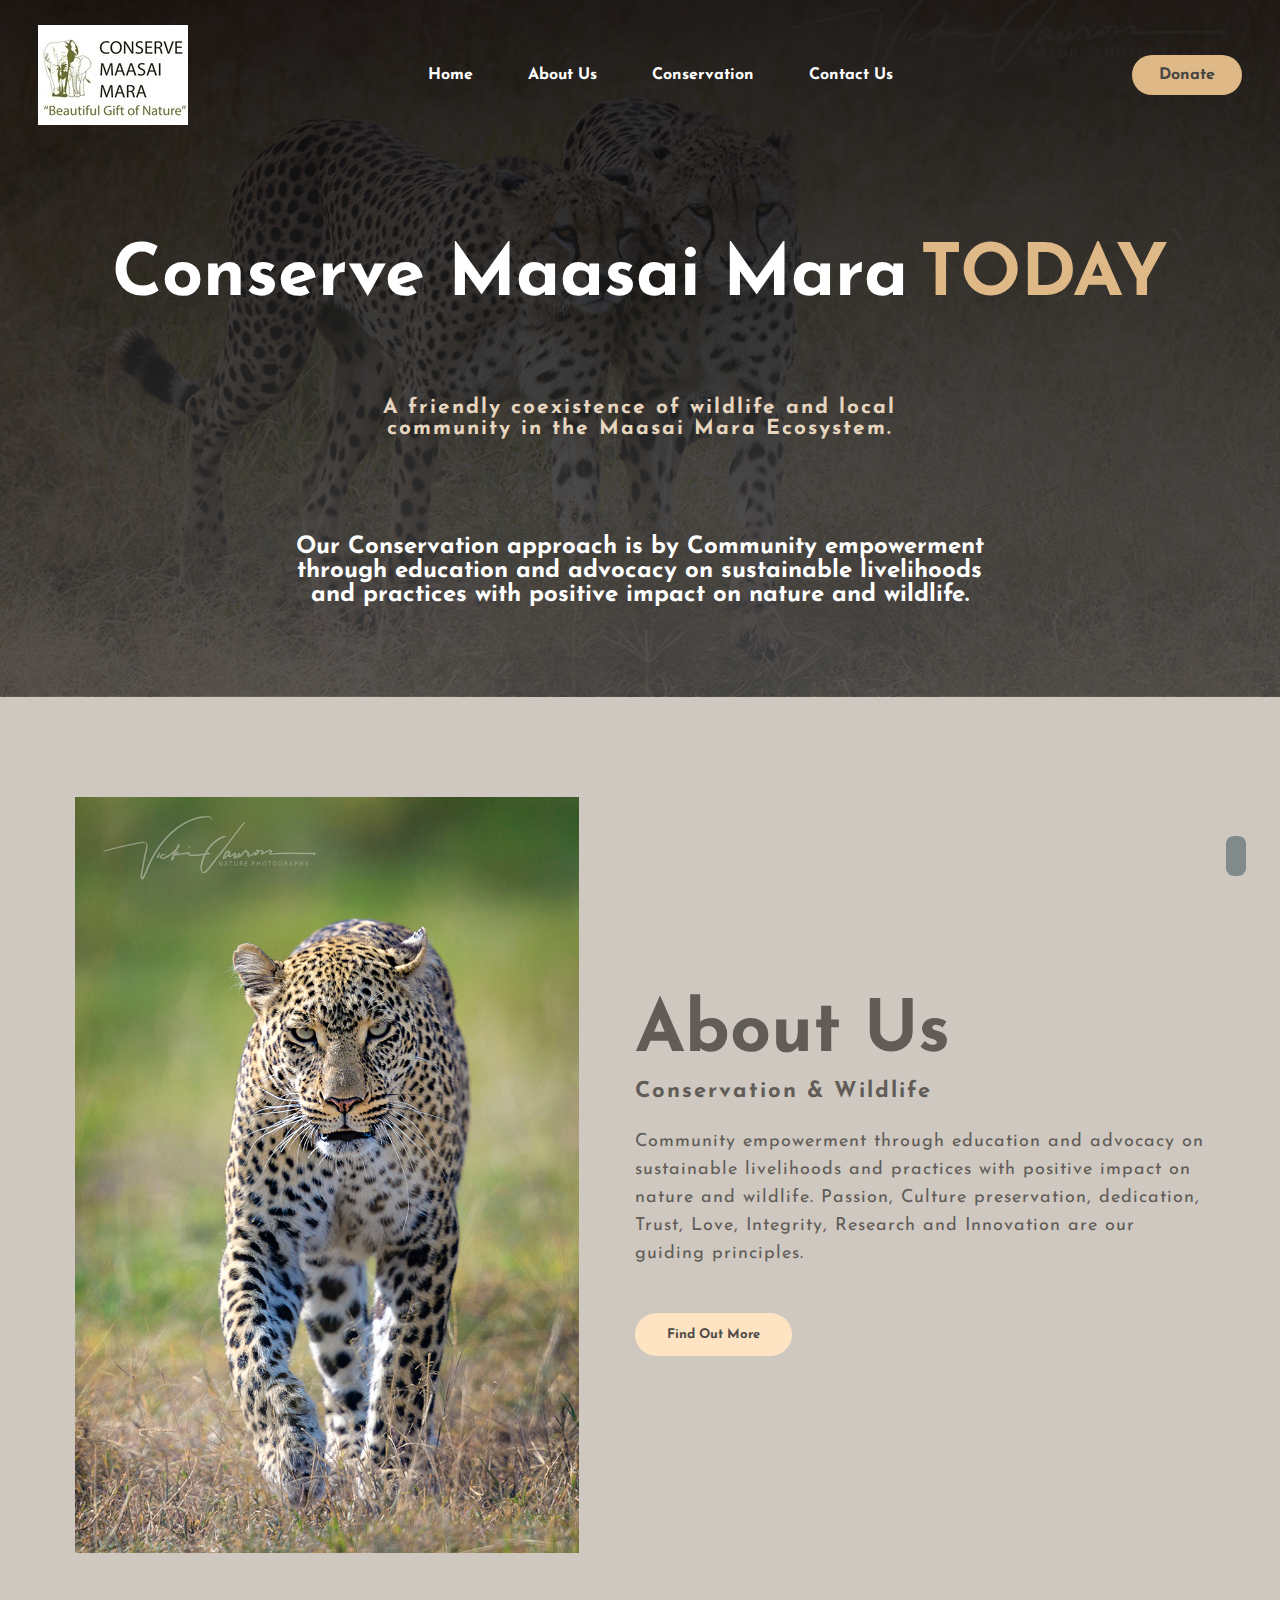
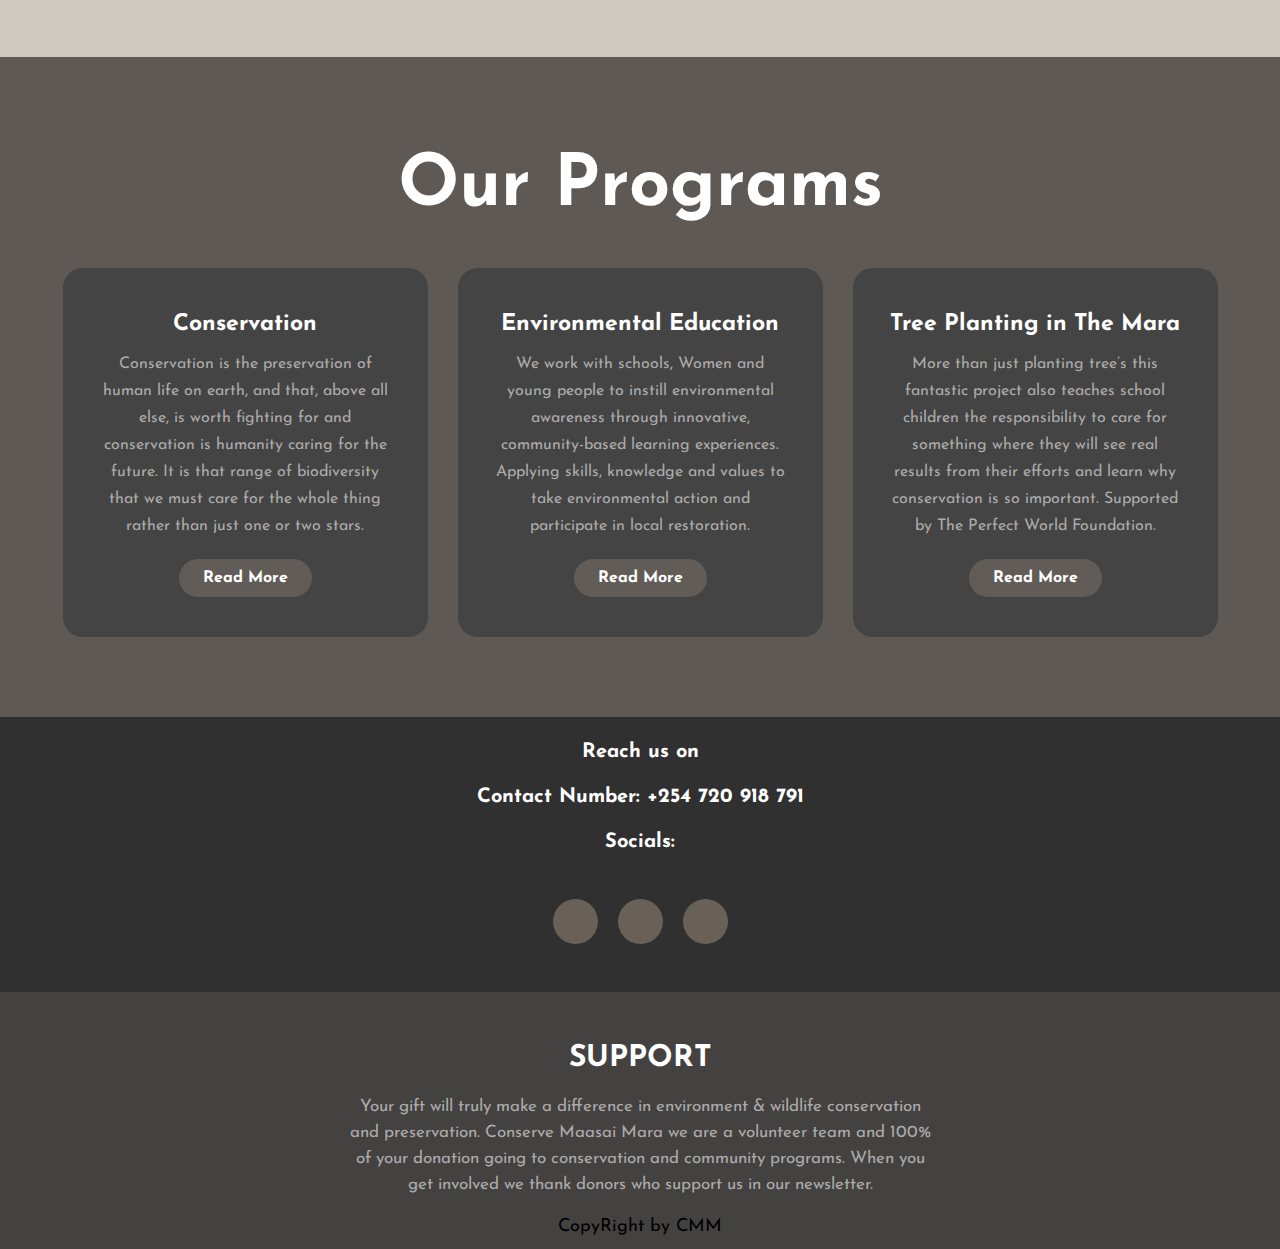
==== index.html @ f8f91e3e "Add files via upload" ====
<!DOCTYPE html>
<html lang="en">
<head>
    <meta charset="UTF-8">
    <meta http-equiv="X-UA-Compatible" content="IE=edge">
    <meta name="viewport" content="width=device-width, initial-scale=1.0">
    <title>Conserve Maasai Mara</title>
    <link rel="stylesheet" type="text/css" href="style.css">
    <link rel="preconnect" href="https://focus.gstatic.com">
    <link href="https://fonts.googleapis.com/css2?family=Josefin+Sans:ital,wght@0,100;0,200;0,300;0,400;0,500;0,600;0,700;1,100;1,200;1,300;1,400;1,500;1,600;1,700&display" rel="stylesheet">

    <link rel="stylesheet" href="https://cdnjs.cloudflare.com/ajax/libs/font-awesome/6.4.0/css/all.min.css" integrity="sha512-iecdLmaskl7CVkqkXNQ/ZH/XLlvWZOJyj7Yy7tcenmpD1ypASozpmT/E0iPtmFIB46ZmdtAc9eNBvH0H/ZpiBw==" crossorigin="anonymous" referrerpolicy="no-referrer" />

</head>
<body>
    <!--Homepage Section--> 

    <div class="homepage">
        <div class="landing">
            <nav class="navbar">
                    <h2 class="logo">CM<span id="logo-m">M</span> </h2>
                <!--<h3>Beautiful Gift of Nature</h3>-->
                <ul>
                    <li><a href="#">Home</a></li>
                    <li><a href="#about">About us</a></li>
                    <li><a href="#services">Conservation</a></li>
                    <!--<li><a href="#">Skills</a></li>-->
                    <li><a href="#contact">Contact Us</a></li>
                </ul>
                <a href="#" class="btn">Donate</a>
            </nav>
            <!-- <h1>Image Slider </h1>-->
                <!--<div class="slider-frame">
                    <div class="slide-images">
                        <div class="img-container">
                            <img src="img/GNEW - Mara2017_6703 copy.jpg" alt="">
                        </div>
                        <div class="img-container">
                            <img src="img/Luluka at Maasai Mara Kenya 2 copy.jpg" alt="">
                        </div>
                        <div class="img-container">
                            <img src="img/G_VMJ8755 copy.jpg" alt="">
                        </div>
                    </div>-->
                
            <div class="content">
                <div class="title" id="company-title">
                    <div class="company-name">
                        Conserve Maasai Mara
                    </div>
                    <div class="company-desc">
                        TODAY
                        <!-- <div>NOW</div> -->
                        <!-- <div>ALWAYS</div> -->
                    </div>
                </div>
                <div class="description">
                    <h4>A friendly coexistence of wildlife and local community in the Maasai Mara Ecosystem.</h4>
                    <h3>Our Conservation approach is by Community empowerment through education and advocacy on sustainable livelihoods and practices with positive impact on nature and wildlife. </h3>
                </div>
            </div>
        </div>
        <!--About -->
        <section class="about" id="about">
            <div class="main flex-container">
                <div>
                    <img src="img/Kaboso_VMJ7504 copy (1) copy.jpg" alt="">
                </div>
                <div class="about-text">
                    <h2 >About Us</h2>
                    <h5> Conservation & Wildlife</h5>
                    <p>Community empowerment through education and advocacy on sustainable livelihoods and practices with positive impact on nature and wildlife. Passion, Culture preservation, dedication, Trust, Love, Integrity, Research and Innovation are our guiding principles. </p>
                    <button type="button" onclick="document.location='Aboutus.html'">Find Out More</button>
                </div>
            </div>
        </section>
        <!--services-->
        <div class="services" id="services">
            <div class="title">
                <h2>Our Programs</h2>
            </div>
            <div class="box flex-container">
                <div class="card">
                    <i class="fa-solid fa-shower"></i>
                    <h5>Conservation</h5>
                    <div class="pra">
                        <p>Conservation is the preservation of human life on earth, and that, above all else, is worth fighting for and conservation is humanity caring for the future. It is that range of biodiversity that we must care for the whole thing rather than just one or two stars. </p>
                        <p>
                            <a href="Aboutus.html #cons" class="button">Read More</a>
                        </p>
                    </div>
                </div>
                <div class="card">
                    <i class="fa-solid fa-book"></i>    
                    <h5>Environmental Education</h5>
                    <div class="pra">
                        <p>We work with schools, Women and young people to instill environmental awareness through innovative, community-based learning experiences. Applying skills, knowledge and values to take environmental action and participate in local restoration. </p>
                        <p>
                            <a href="Aboutus.html #enviro" class="button">Read More</a>
                        </p>
                    </div>
                </div>
                <div class="card">
                    <i class="fa-sharp fa-solid fa-tree"></i>
                    <h5>Tree Planting in The Mara</h5>
                    <div class="pra">
                        <p> More than just planting tree’s this fantastic project also teaches school children the responsibility to care for something where they will see real results from their efforts and learn why conservation is so important. Supported by The Perfect World Foundation.</p>
                        <p>
                            <a href="Aboutus.html #tree" class="button">Read More</a>
                        </p>
                    </div>
                </div>
            </div>
        </div>
        <!--Contact Us-->
        <div class="contact-us" id="contact">
            <p>Reach us on</p>
            <p id="contact-num">Contact Number: +254 720 918 791</p>
            <p>Socials:</p>
            <div class="social">
                <a href="#" title="Facebook"><i class="fa-brands fa-facebook"></i></a>
            <!--<p class="fb">facebook</p>--> 
                <a href="#" title="Instagram"><i class="fa-brands fa-instagram"></i></a>
                <!--<p class="ig">instagram</p>-->
                <a href="#" title="Twitter"><i class="fa-brands fa-twitter"></i></a>
                <!--<p class="twi">twitter</p>-->
            </div>
        </div>
        <!--Footer-->
        <footer>
            <p>SUPPORT</p>
            <p>Your gift will truly make a difference in environment & wildlife conservation and preservation. Conserve Maasai Mara we are a volunteer team and 100% of your donation going to conservation and community programs. When you get involved we thank donors who support us in our newsletter.</p>
            <p class="end">CopyRight by CMM</p>
            <!--Scroll Top-->
            <a title="Scroll Up" href="#" class="top"><i class="ri-arrow-up-line"></i></a>
            
        </footer>
    </div>
    <!--JS link-->
    <script src="script.js"></script>
</body>
</html>
---- style.css ----
*{
    padding: 0 ;
    margin: 0;
    font-family: 'Josefin Sans', sans-serif;
    box-sizing: border-box;
}
.homepage{
    height: 100vh;
    width: 100%;
    
    /*position: fixed;*/

}
.logo{
    text-indent: -9999999px;
    background: url(img/cropped_logo_150x100.jpg);
    width: 150px;
    height: 100px;
    
}
.landing {
    background-image: linear-gradient(rgba(0,0,0,0.85),rgba(65, 65, 65, 0.85)),url(img/Two\ of\ Tano\ Bora_VJ26429\ copy\ 2.jpg);
    background-size: cover;
    background-position: center;
}
.content {
    margin: 0 3%;
    padding: 7% 0;
    text-align: center;
}
.title{
    font-size: 4.5rem;
    font-weight: bold;
    color: white;
    display: flex;
    justify-content: center;
    align-items: center;
    overflow: hidden;
}
.company-desc {
    color: burlywood;
    margin-left: 1%;
}

.tit-slider{
    color: burlywood;
    margin-left: 12px;
    box-sizing: border-box;
    animation: tit-slider 6s linear infinite;
}
@keyframes tit-slider{
    0%{margin-top: -400px;}
    5%{margin-top: -200px;}
    30%{margin-top: -200px;}
    35%{margin-top: 0px;}
    65%{margin-top: 0px;}
    70%{margin-top: 200px;}
    100%{margin-top: 200px;}
}
.navbar{
    /*position: fixed;*/
    right: 0;
    top: 0;
    width: 100%;
    z-index: 1000;
    display: flex;
    align-items: center;
    justify-content: space-between;
    background: transparent;
    padding: 25px 3%; /* can reomve*/
    border-bottom: 1px solid transparent;
    transition: all .40 ease;
}
nav .sticky{
    padding: 100px 0%;
    background: var(--bg-color);
    border-bottom: 5px solid #1d3eaa;
    transition: 3s;
}
nav{
    display: flex;
    align-items: center;
    justify-content: space-between;
    padding-top: 45px;
    padding-left: 8%;
    padding-right: 8%;
}

.logo{
    color: gray;
    font-size: 35px;
    letter-spacing: 1px;
    cursor: pointer;
}
#logo-m{
    color: rgb(103, 177, 149);
}
nav ul li{
    list-style-type: none;
    display: inline-block;
    padding: 10px 25px;

    
}
nav ul li a{
    color: white;
    text-decoration: none;
    font-weight: bold;
    text-transform: capitalize;
}
nav ul li a:hover{
    color: rgb(82, 80, 77);
    transition: .4s;
}
.btn{
    background-color: burlywood;
    color:  rgb(71, 70, 68);
    text-decoration: none;
    border: 2px solid transparent;
    font-weight: bold;
    padding: 10px 25px;
    border-radius: 30px;
    transition: transform .4s;
}
.btn:hover{
    transform: scale(1.2);
}

/*.slider-frame{
    overflow: hidden;
    height: 1800px;
    width: 100%;
    margin: 0px;
    left: 0px;
}
    /*--SLIDE ANIMATIONS--

@keyframes slide_animation{
    0% {left: 0px;}
    10% {left: 0px;}
    20% {left: 100px;}
    30% {left: 1200px;}
    40% {left: 2400px;}
    50% {left: 2400px;}
    60% {left: 1200px;}
    70% {left: 1200px;}
    80% {left: 0px;}
    90% {left: 0px;}
    100% {left: 0px;}
}
    @-webkit-keyframes slide_animation{
        0% {left:0px;}
        10% {left: 0px;}
        20% {left: 1200px;}
        30% {left: 1200px;}
        40% {left: 2400px;}
        50% {left: 2400px;}
        60% {left: 1200px;}
        70% {left: 1200px;}
        80% {left: 0px;}
        90% {left: 0px;}
        100% {left: 0px;}

    }
.slide-images{
    width: 300%;
    height: 800px;
    margin: 0 0 0 -2400px;
    position: relative;
    overflow: hidden;
    -webkit-animation-name: slide_animation;
    animation-name: slide_animation;
    -webkit-animation-duration: 33s;
    animation-duration: 33s;
    -webkit-animation-iteration-count: infinite;
    animation-iteration-count: infinite;
    -webkit-animation-direction: alternate;
    animation-direction: alternate;
    -webkit-animation-play-state: running;
    animation-play-state: running;
}
.img-container{
    height: 1800px;
    width: 1200px;
    position: relative;
    float:left; 
}*/
h1{
    color: rgb(146, 143, 138);
    margin: 20px 0px 20px;
    font-size: 75px;
    margin-top: 70px;
    
}
.description h3{
    color: white;
    font-size: 1.5rem;
    display: block;
    width: 60%;
    margin: auto;
    margin-top: 8%;

}
.description h4{
    color: rgb(231, 214, 191);
    letter-spacing: 2px;
    font-size: 1.3rem;
    display: block;
    width: 50%;
    margin: auto;
    margin-top: 7%;
}
.about{
    width: 100%;
    padding: 100px 0px;
    background-color: rgb(206, 200, 192);
}
.about img{
    height: auto;
    width: 100%;
}
.about-text{
    width: 80%;
}
.main{
    width:1130px;
    max-width: 95%;
    margin: 0 auto;
    display: flex;
    flex-direction: row;
    align-items: center;
    justify-content:space-around ;
}

.about-text h2{
    color: rgb(97, 92, 87);
    font-size: 4.5rem;
    text-transform: capitalize;
    margin-bottom: 2%;
}
.about-text h5{
    color: rgb(97, 92, 87);
    letter-spacing: 2px;
    font-size: 22px;
    margin-bottom: 25px;
    text-transform: capitalize;
}
.about-text p{
    color: rgb(97, 92, 87);
    letter-spacing: 1px;
    line-height: 28px;
    font-size: 18px;
    margin-bottom: 45px;
}
button{
    background-color: bisque;
    color: rgb(80, 77, 74);
    text-decoration: none;
    border: 2px solid transparent;
    font-weight: bold;
    padding: 13px 30px;
    border-radius: 30px;
    transition: .4s ;
}
button:hover{
    background-color: transparent;
    border: 2px solid rgb(94, 94, 94);
    cursor: pointer;
}
.services{
    background: rgb(94, 89, 84);
    width: 100%;
    padding: 5% 0;
}
.title h2{
    color: white;
    font-size: 4.5rem;
    width: 1130px;
    margin: 30px auto;
    text-align: center;
}
.box{
    display:flex;
    justify-content: center;
    align-items: center;
    min-height: 400px;
    
}
.card{
    max-height: 480px;
    max-width: 365px;
    padding: 20px 35px;
    background: rgb(68, 68, 68);
    border-radius: 20px;
    margin: 15px;
    position: relative;
    overflow: auto;
    text-align: center;
}
.card i{
    font-size: 50px;
    display: block;
    text-align: center;
    margin: 25px 0px;
    color: rgb(196, 180, 152);
    
}
h5{
    color: white;
    font-size: 23px;
    margin-bottom: 15px;
}
.pra p{
    color: rgb(172, 171, 170);
    font-size: 16px;
    line-height: 27px;
    margin-bottom: 25px;
}
.card .button{
    background-color:  rgb(97, 92, 87);
    color: white;
    text-decoration: none;
    border: 2px solid transparent;
    font-weight: bold;
    padding: 9px 22px;
    border-radius: 30px;
    transition: .4s ;
}
.card .button:hover{
    background-color: transparent;
    border: 2px solid  rgb(97, 92, 87);
    cursor: pointer;
}
.contact-us{
    width: 100%;
    /* height: 30%; */
    padding: 2% 0;
    background: #303030;
    display: flex;
    align-items: center;
    flex-direction: column;
}
.contact-us p{
    color: white;
    font-size: 20px;
    font-weight: bold;
    margin-bottom: 25px;

}
.contact-us .button-two{
    background-color:burlywood;
    color:  rgb(97, 92, 87);
    text-decoration: none;
    border: 2px solid transparent;
    font-weight: bold;
    padding: 9px 22px;
    border-radius: 30px;
    transition: .4s ;
}
.contact-us .button-two:hover{
    background-color: transparent;
    border: 2px solid burlywood;
    cursor: pointer; 
}
footer{
    position: relative;
    width: 100%;
    /* height: 35%; */
    background: #444141;
    display: flex;
    flex-direction: column;
    align-items: center;
    justify-content: center;
}
footer p:nth-child(1){
    font-size: 30px;
    color: white;
    margin-bottom: 20px;
    font-weight: bold;
}
footer p:nth-child(2){
    color: rgb(172, 171, 170);
    font-size: 17px;
    max-width: 90%;
    text-align: center;
    line-height: 26px;
}
.social{
   display: flex; 
}
.social a{
    width: 45px;
    height: 45px;
    display: flex;
    align-items: center;
    justify-content: center;
    background: rgb(105, 97, 88);
    border-radius: 50%;
    margin: 22px 10px;
    color: white;
    text-decoration: none;
    font-size: 20px;
}
.social :hover{
    transform: scale(1.3);
    transition: .3s;
}
.social p{
    display: block;
}
.end{
    position: absolute;
    color: black;
    font-size: 18px;
    bottom: 5%;
}
#menu-icon{
    color: white;
    font-size: 30px;
    z-index: 10001;
    cursor: pointer;
}
.top{
    position: fixed;
    bottom: 2.1rem;
    right: 2.1rem;
}
.top i{
    color: burlywood;
    background: rgb(128, 138, 138);
    font-size: 20px;
    border-radius: 0.5rem;
    padding: 10px;
    
}

/* Responsive layout - makes a one column layout instead of a two-column layout */
@media (min-width: 800px) {
    .about-text {
        margin-left: 5%;
    } 
    footer {
        padding: 4%;
    }
    footer p:nth-child(2) {
        width: 50%;
    }
}
@media (max-width: 800px) {
    .title, .title h2 {
        font-size: 4rem;
    }

    #company-title {
        display: inline-block;
    }

    .description h3 {
        font-size: 1.4rem;
    }

    .description h4 {
        font-size: 1.2rem;
    }

    .flex-container {
      flex-direction: column;
    }

    .about-text {
        margin-top: 10%;
    }

    .about-text h2 {
        font-size: 4rem;
    }

    .contact-us {
        padding-top: 8%;
    }

    footer {
        padding: 10%;
        padding-bottom: 15%;
    }
    footer p:nth-child(2) {
        width: 80%;
    }

  }
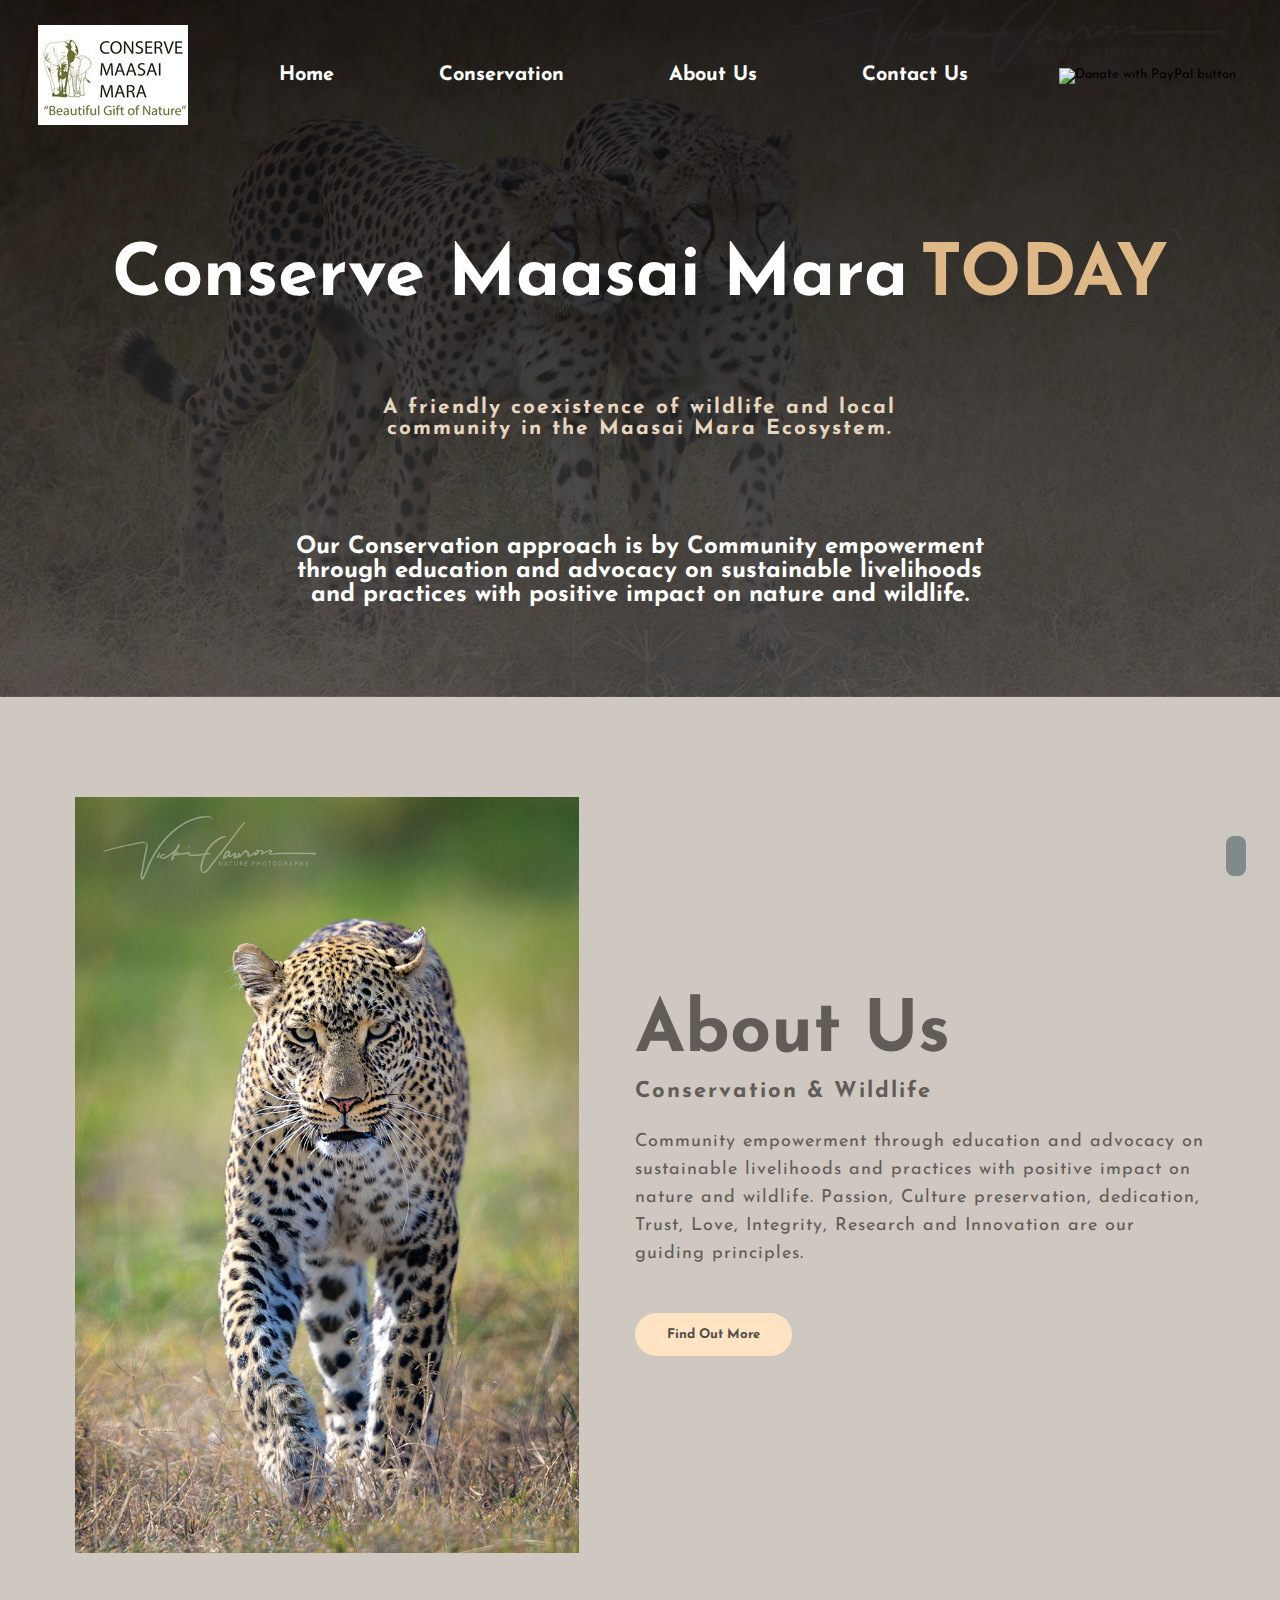
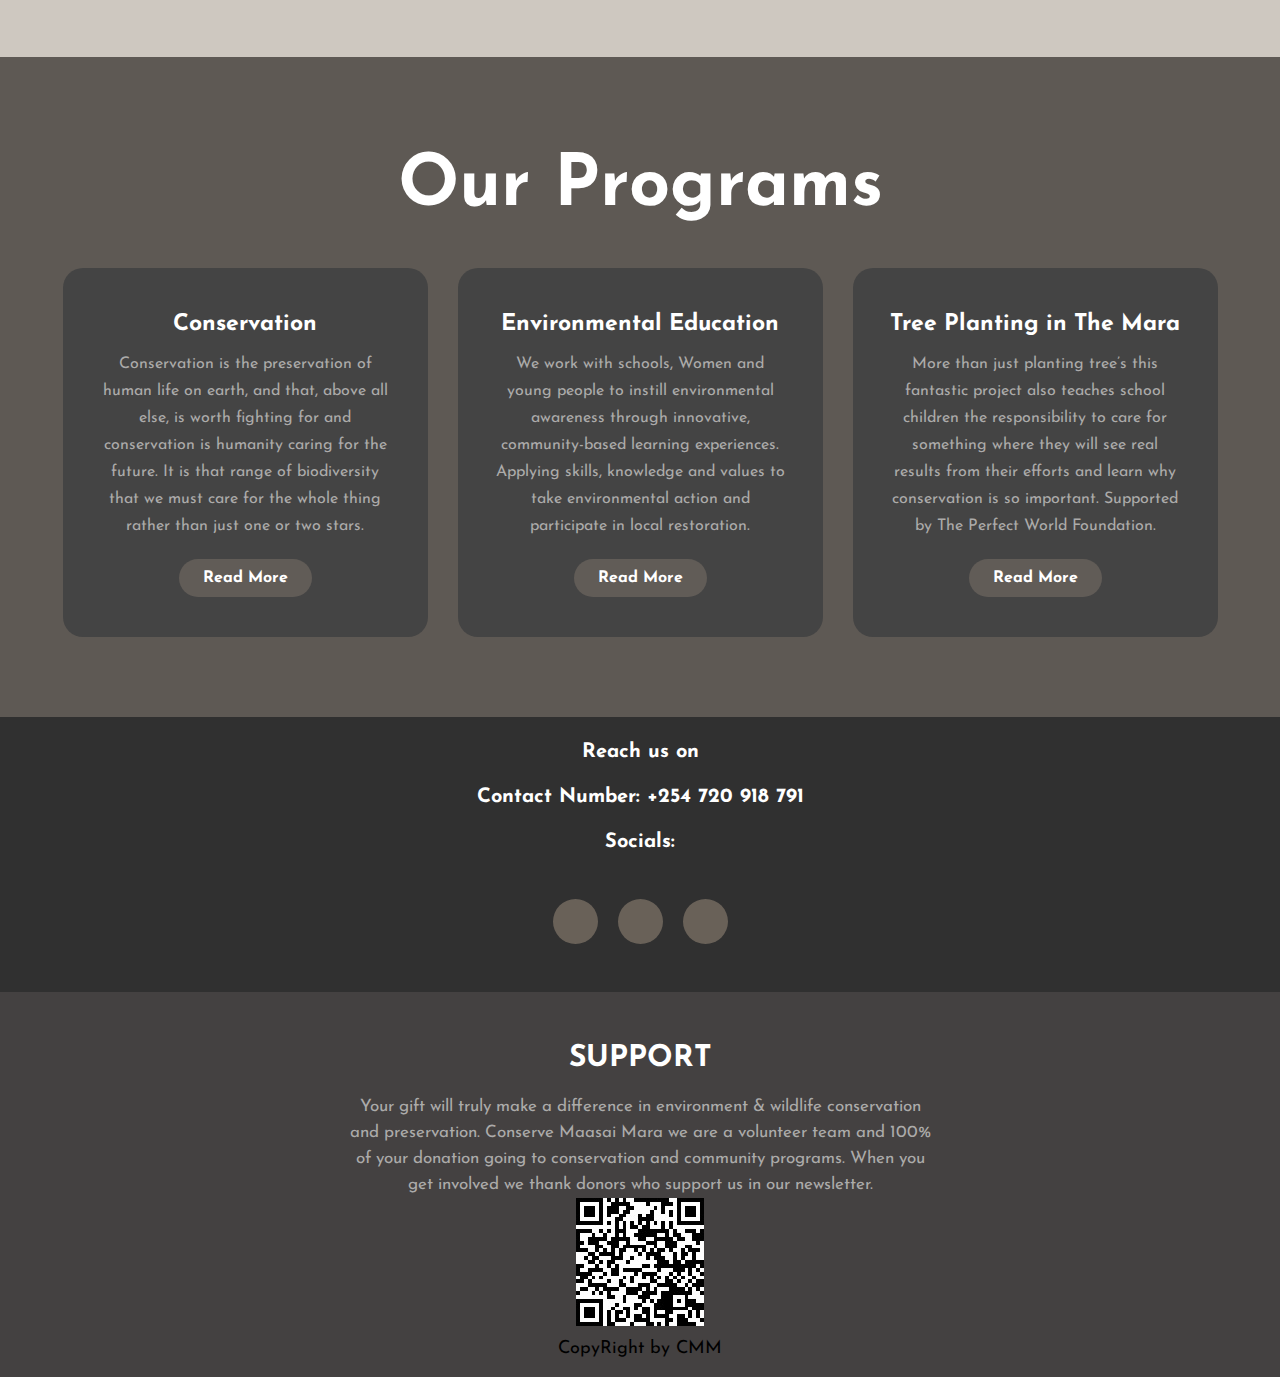
==== commit 080605d4: "Add files via upload" ====
--- a/index.html
+++ b/index.html
@@ -19,15 +19,24 @@
         <div class="landing">
             <nav class="navbar">
                     <h2 class="logo">CM<span id="logo-m">M</span> </h2>
-                <!--<h3>Beautiful Gift of Nature</h3>-->
-                <ul>
-                    <li><a href="#">Home</a></li>
-                    <li><a href="#about">About us</a></li>
-                    <li><a href="#services">Conservation</a></li>
-                    <!--<li><a href="#">Skills</a></li>-->
-                    <li><a href="#contact">Contact Us</a></li>
-                </ul>
-                <a href="#" class="btn">Donate</a>
+                    <ul>
+                        <li><a href="#">Home</a></li>
+                        <li>
+                            <a href="#">Conservation</a>
+                            <ul class="dropdown">
+                                <li> <a href="#">Environmental Conservation</a></li>
+                                <li> <a href="#">Tree Planting</a></li>
+                            </ul>
+                        </li>   
+                        <li> <a href="">About us</a></li>
+                        <li> <a href="">Contact us</a></li>
+                    </ul>
+                <form action="https://www.paypal.com/donate" method="post" target="_blank">
+                    <input type="hidden" name="hosted_button_id" value="53YWMC3B5BLG2" />
+                    <input type="image" src="https://www.paypalobjects.com/en_US/i/btn/btn_donateCC_LG.gif" border="0" name="submit" title="PayPal - The safer, easier way to pay online!" alt="Donate with PayPal button" />
+                    <img alt="" border="0" src="https://www.paypal.com/en_KE/i/scr/pixel.gif" width="1" height="1" />
+                </form>
+                <!--<a href="" class="btn">Donate</a>-->
             </nav>
             <!-- <h1>Image Slider </h1>-->
                 <!--<div class="slider-frame">
@@ -86,7 +95,7 @@
                     <div class="pra">
                         <p>Conservation is the preservation of human life on earth, and that, above all else, is worth fighting for and conservation is humanity caring for the future. It is that range of biodiversity that we must care for the whole thing rather than just one or two stars. </p>
                         <p>
-                            <a href="Aboutus.html #cons" class="button">Read More</a>
+                            <a href="Aboutus.html#cons " class="button">Read More</a>
                         </p>
                     </div>
                 </div>
@@ -96,7 +105,7 @@
                     <div class="pra">
                         <p>We work with schools, Women and young people to instill environmental awareness through innovative, community-based learning experiences. Applying skills, knowledge and values to take environmental action and participate in local restoration. </p>
                         <p>
-                            <a href="Aboutus.html #enviro" class="button">Read More</a>
+                            <a href="Aboutus.html#enviro" class="button">Read More</a>
                         </p>
                     </div>
                 </div>
@@ -106,7 +115,7 @@
                     <div class="pra">
                         <p> More than just planting tree’s this fantastic project also teaches school children the responsibility to care for something where they will see real results from their efforts and learn why conservation is so important. Supported by The Perfect World Foundation.</p>
                         <p>
-                            <a href="Aboutus.html #tree" class="button">Read More</a>
+                            <a href="Aboutus.html#tree" class="button">Read More</a>
                         </p>
                     </div>
                 </div>
@@ -128,12 +137,13 @@
         </div>
         <!--Footer-->
         <footer>
+            
             <p>SUPPORT</p>
             <p>Your gift will truly make a difference in environment & wildlife conservation and preservation. Conserve Maasai Mara we are a volunteer team and 100% of your donation going to conservation and community programs. When you get involved we thank donors who support us in our newsletter.</p>
             <p class="end">CopyRight by CMM</p>
             <!--Scroll Top-->
             <a title="Scroll Up" href="#" class="top"><i class="ri-arrow-up-line"></i></a>
-            
+            <img class="QR" src="img/Mara QR code.jpeg" alt="Scan QR Code">
         </footer>
     </div>
     <!--JS link-->
--- a/style.css
+++ b/style.css
@@ -1,16 +1,47 @@
 *{
-    padding: 0 ;
+    padding: 0;
     margin: 0;
     font-family: 'Josefin Sans', sans-serif;
-    box-sizing: border-box;
-}
+    box-sizing: border-box;}
+ul{
+        list-style: none;
+        background: transparent;
+    }
+    ul li {
+        display: inline-block;
+        position: relative;
+    }
+    ul li a{
+        display: block;
+        padding: 20px 25px;
+        color: #fff;    
+        text-decoration: none;
+        text-align: center;
+        font-size: 20px;
+    }
+    ul li ul.dropdown li{
+        display: block;
+    } 
+    ul li ul.dropdown{
+        width: 100%;
+        color: rgb(182, 165, 139);
+        position: absolute;
+        z-index: 999;
+        display: none;
+    }
+    ul li a:hover{
+        color: rgb(133, 128, 120);
+    }
+    ul li:hover ul.dropdown{
+        display: block  ;
+    }
 .homepage{
     height: 100vh;
     width: 100%;
     
     /*position: fixed;*/
 
-}
+} 
 .logo{
     text-indent: -9999999px;
     background: url(img/cropped_logo_150x100.jpg);
@@ -486,5 +517,4 @@
     footer p:nth-child(2) {
         width: 80%;
     }
-
   }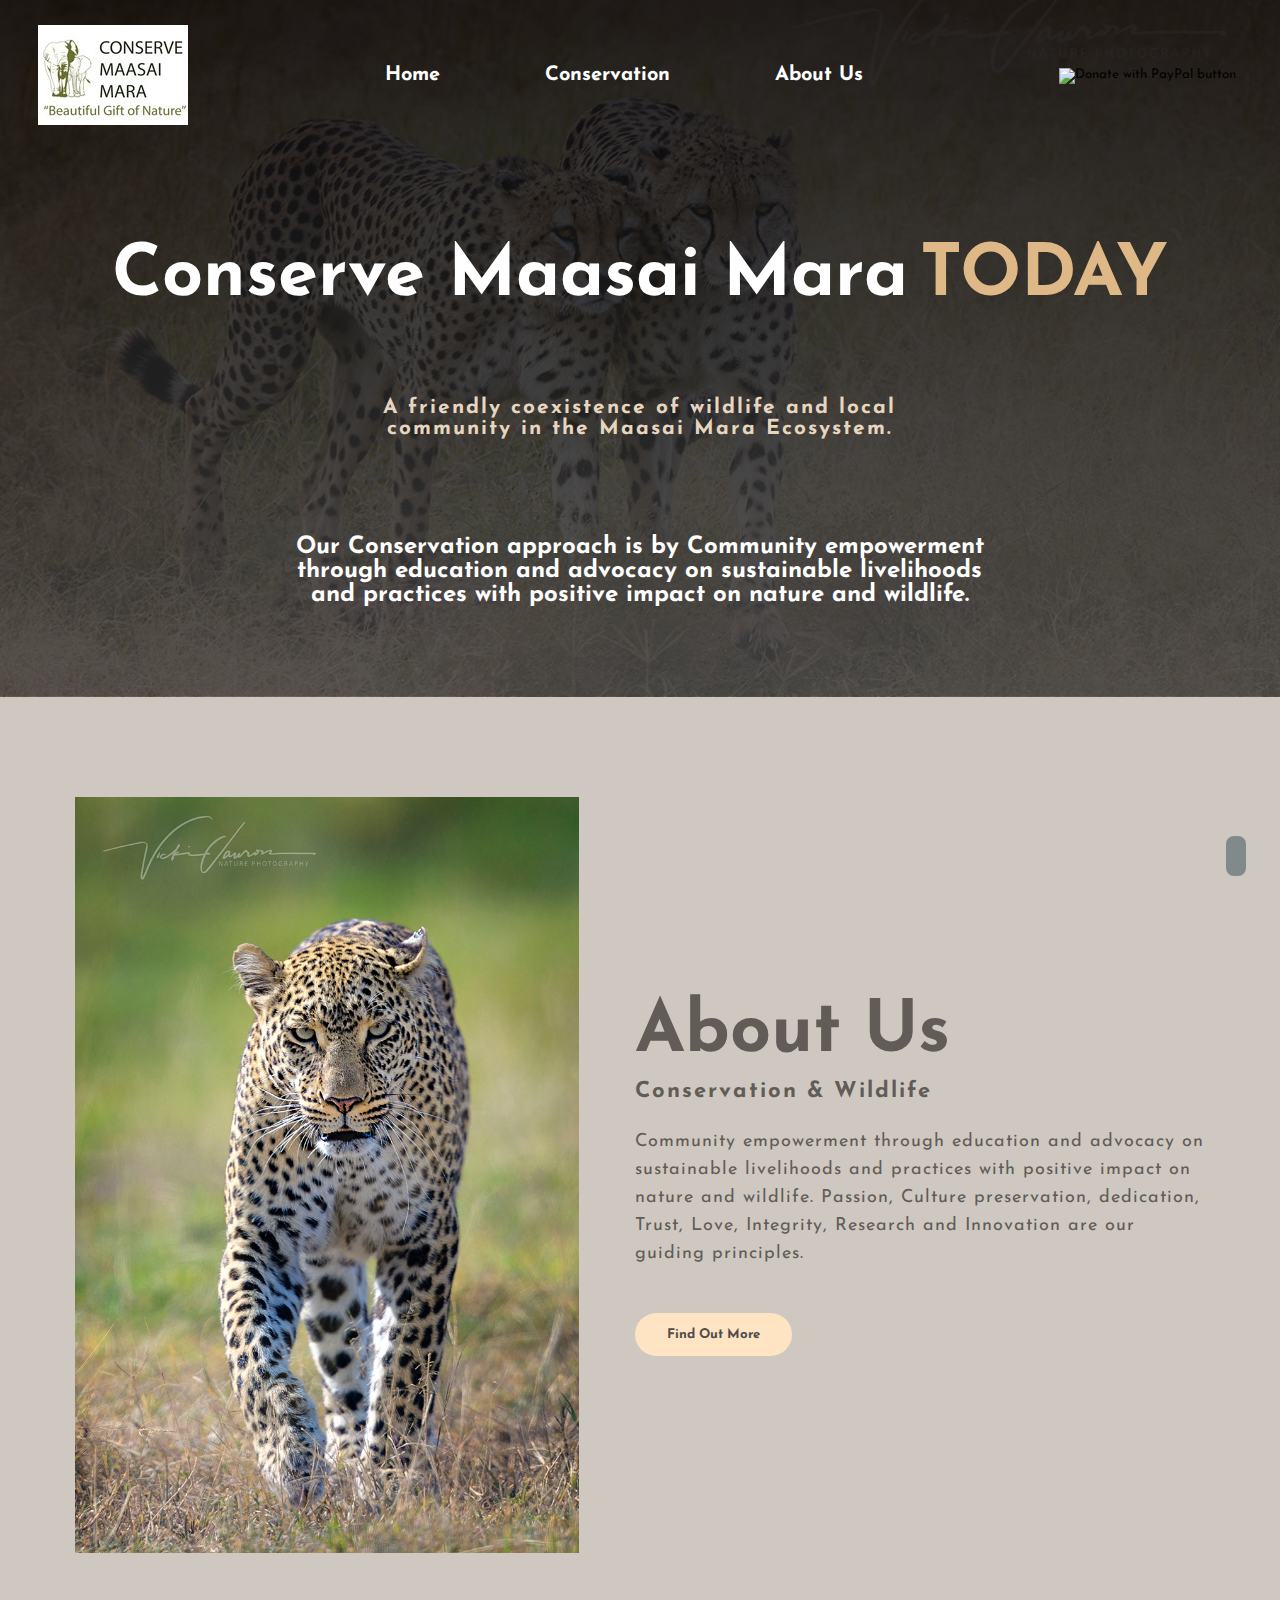
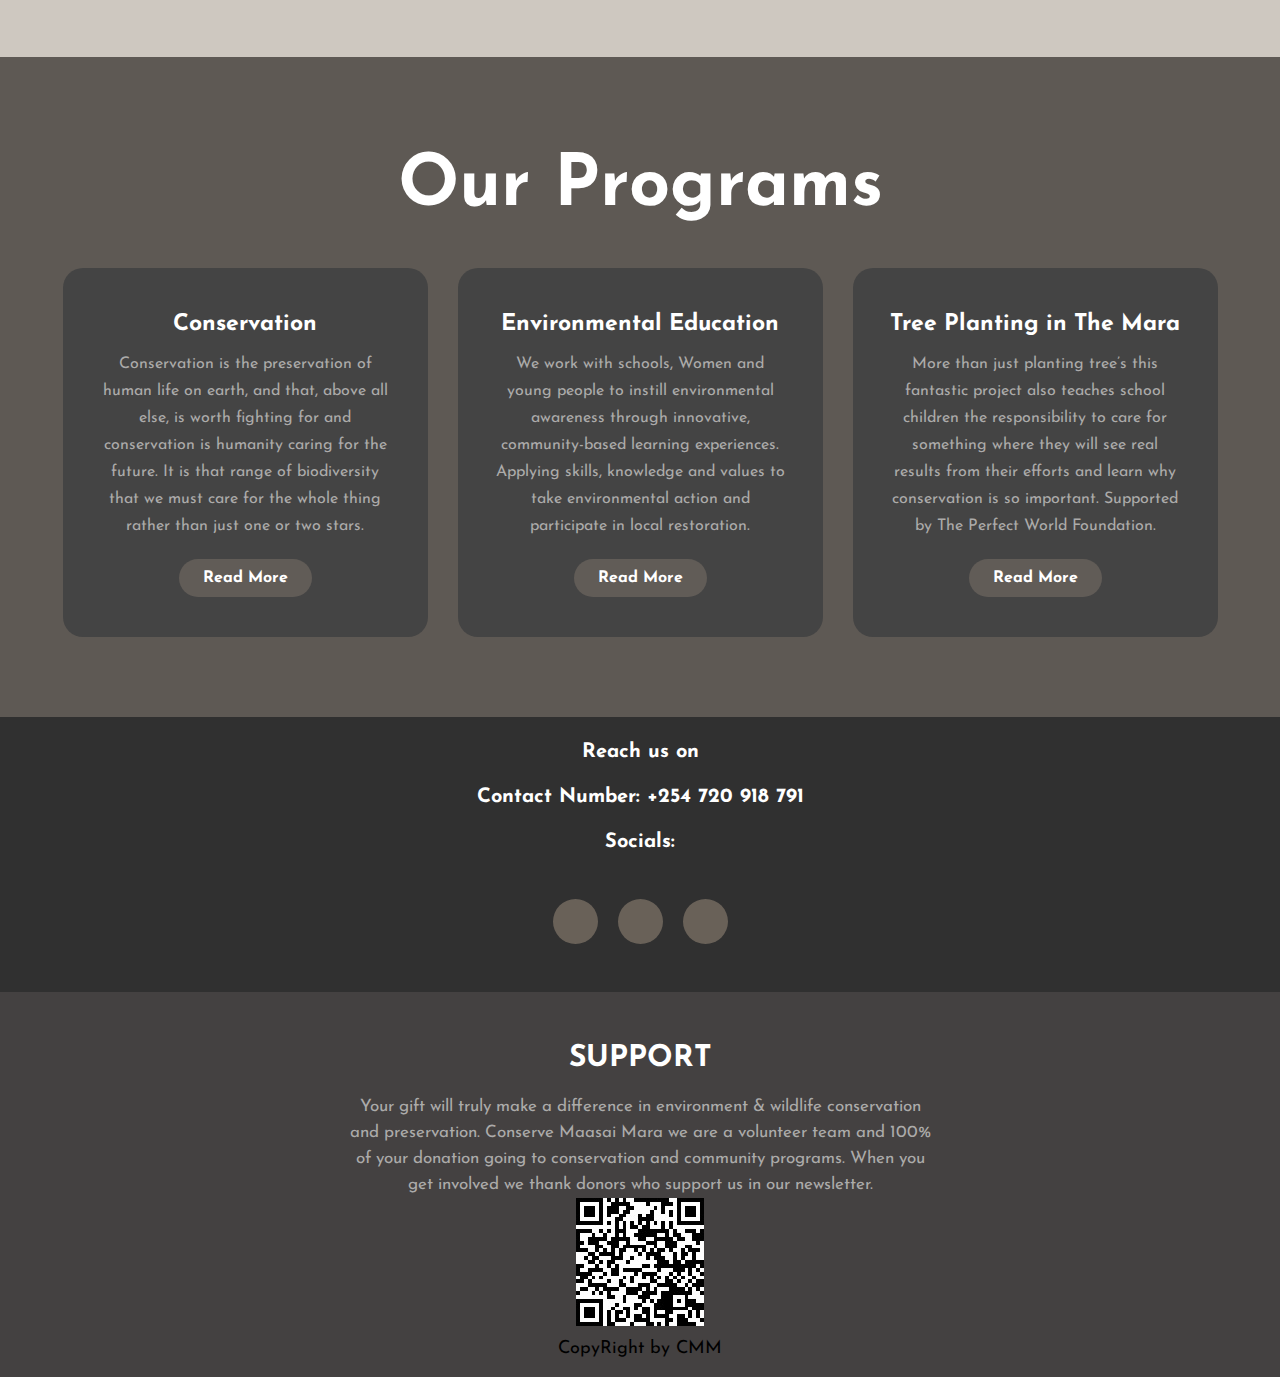
==== commit 75de3b11: "Add files via upload" ====
--- a/index.html
+++ b/index.html
@@ -14,22 +14,22 @@
 </head>
 <body>
     <!--Homepage Section--> 
-
     <div class="homepage">
         <div class="landing">
             <nav class="navbar">
+                <!--<img src="img/cropped_logo_150x100.jpg" alt="">-->
                     <h2 class="logo">CM<span id="logo-m">M</span> </h2>
                     <ul>
-                        <li><a href="#">Home</a></li>
+                        <li><a href="index.html">Home</a></li>
                         <li>
-                            <a href="#">Conservation</a>
-                            <ul class="dropdown">
+                            <a href="aboutus.html#EC">Conservation</a>
+                            <!--<ul class="dropdown">
                                 <li> <a href="#">Environmental Conservation</a></li>
                                 <li> <a href="#">Tree Planting</a></li>
-                            </ul>
+                            </ul>-->
                         </li>   
-                        <li> <a href="">About us</a></li>
-                        <li> <a href="">Contact us</a></li>
+                        <li> <a href="#about">About us</a></li>
+                        <!--<li> <a href="">Contact us</a></li>-->
                     </ul>
                 <form action="https://www.paypal.com/donate" method="post" target="_blank">
                     <input type="hidden" name="hosted_button_id" value="53YWMC3B5BLG2" />
@@ -76,10 +76,10 @@
                     <img src="img/Kaboso_VMJ7504 copy (1) copy.jpg" alt="">
                 </div>
                 <div class="about-text">
-                    <h2 >About Us</h2>
+                    <h2 id="about">About Us</h2>
                     <h5> Conservation & Wildlife</h5>
                     <p>Community empowerment through education and advocacy on sustainable livelihoods and practices with positive impact on nature and wildlife. Passion, Culture preservation, dedication, Trust, Love, Integrity, Research and Innovation are our guiding principles. </p>
-                    <button type="button" onclick="document.location='Aboutus.html'">Find Out More</button>
+                    <button type="button" onclick="document.location='aboutus.html'">Find Out More</button>
                 </div>
             </div>
         </section>
@@ -95,7 +95,7 @@
                     <div class="pra">
                         <p>Conservation is the preservation of human life on earth, and that, above all else, is worth fighting for and conservation is humanity caring for the future. It is that range of biodiversity that we must care for the whole thing rather than just one or two stars. </p>
                         <p>
-                            <a href="Aboutus.html#cons " class="button">Read More</a>
+                            <a href="aboutus.html#cons " class="button">Read More</a>
                         </p>
                     </div>
                 </div>
--- a/style.css
+++ b/style.css
@@ -21,6 +21,7 @@
     }
     ul li ul.dropdown li{
         display: block;
+        font-size: 10px;
     } 
     ul li ul.dropdown{
         width: 100%;
@@ -30,11 +31,13 @@
         display: none;
     }
     ul li a:hover{
-        color: rgb(133, 128, 120);
+        color: rgb(177, 171, 161);
     }
     ul li:hover ul.dropdown{
-        display: block  ;
-    }
+        display: block;
+        font-size: 5px;
+    }
+    
 .homepage{
     height: 100vh;
     width: 100%;
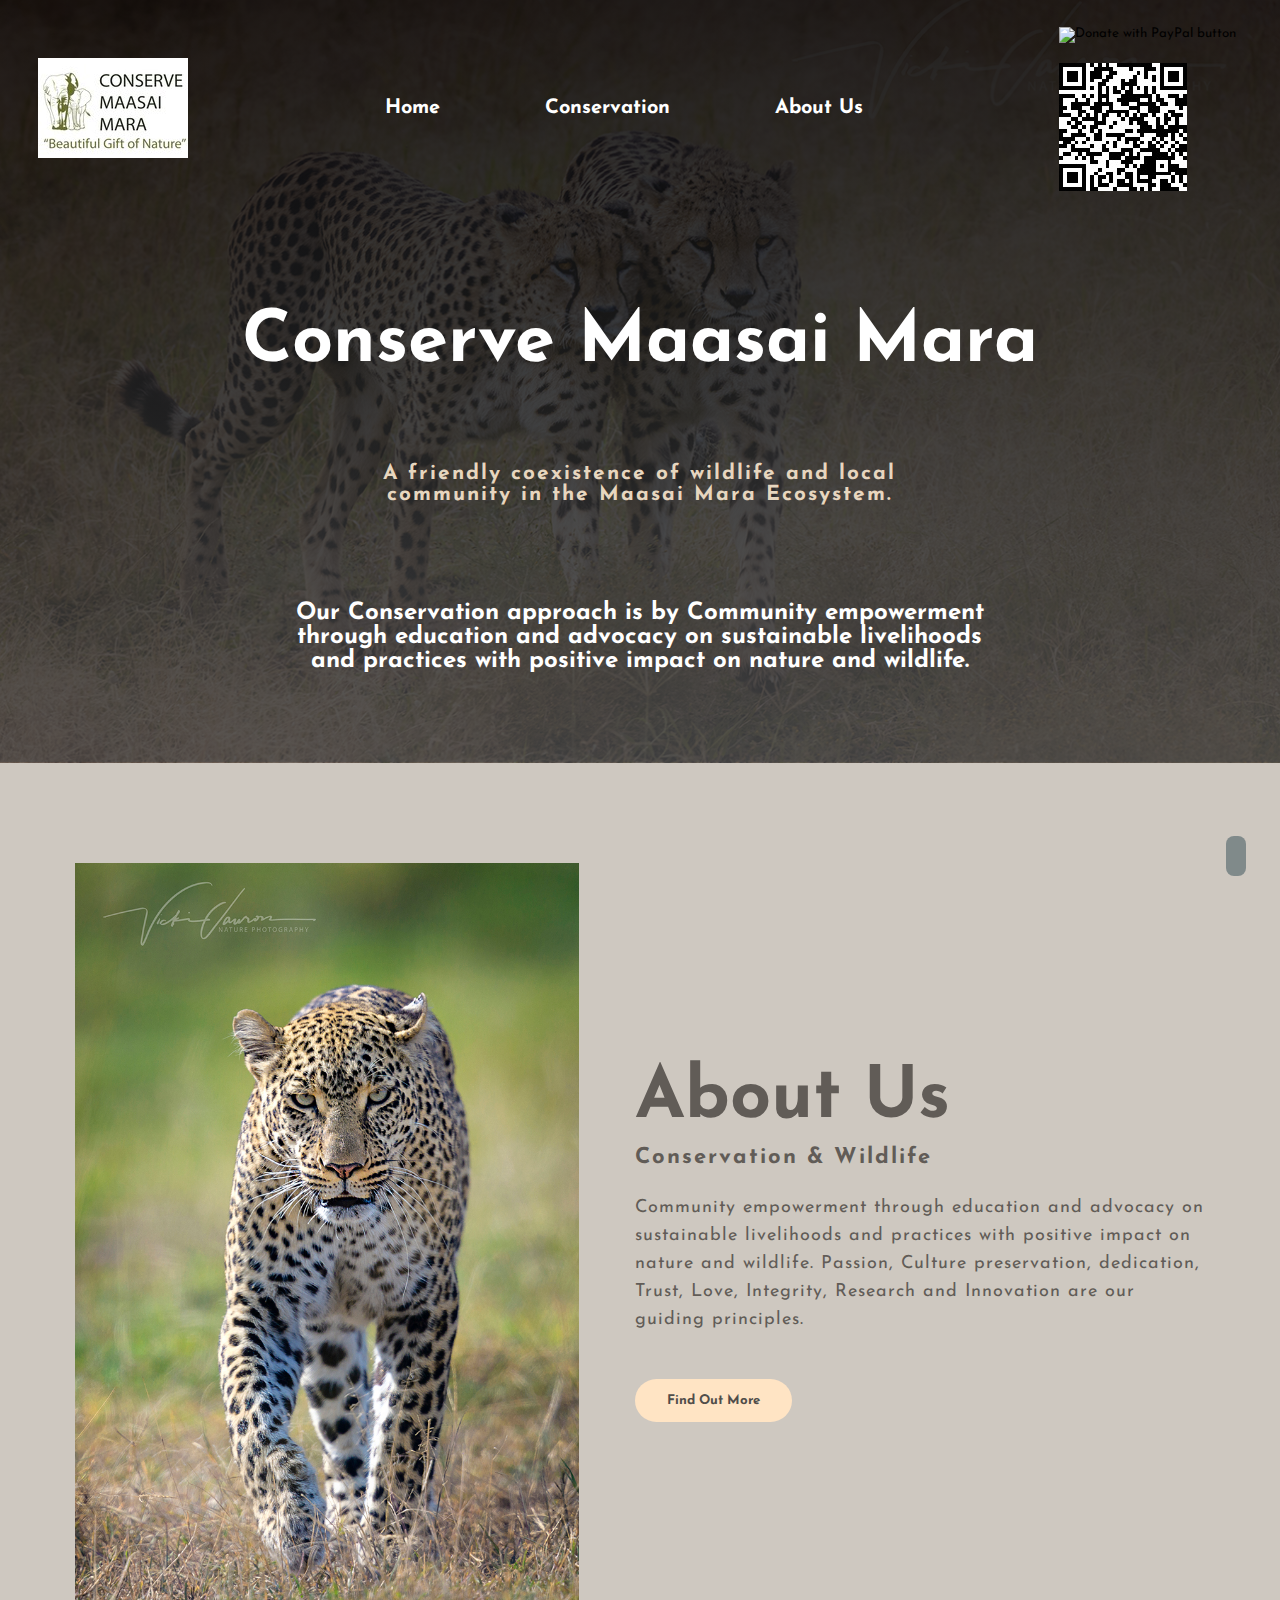
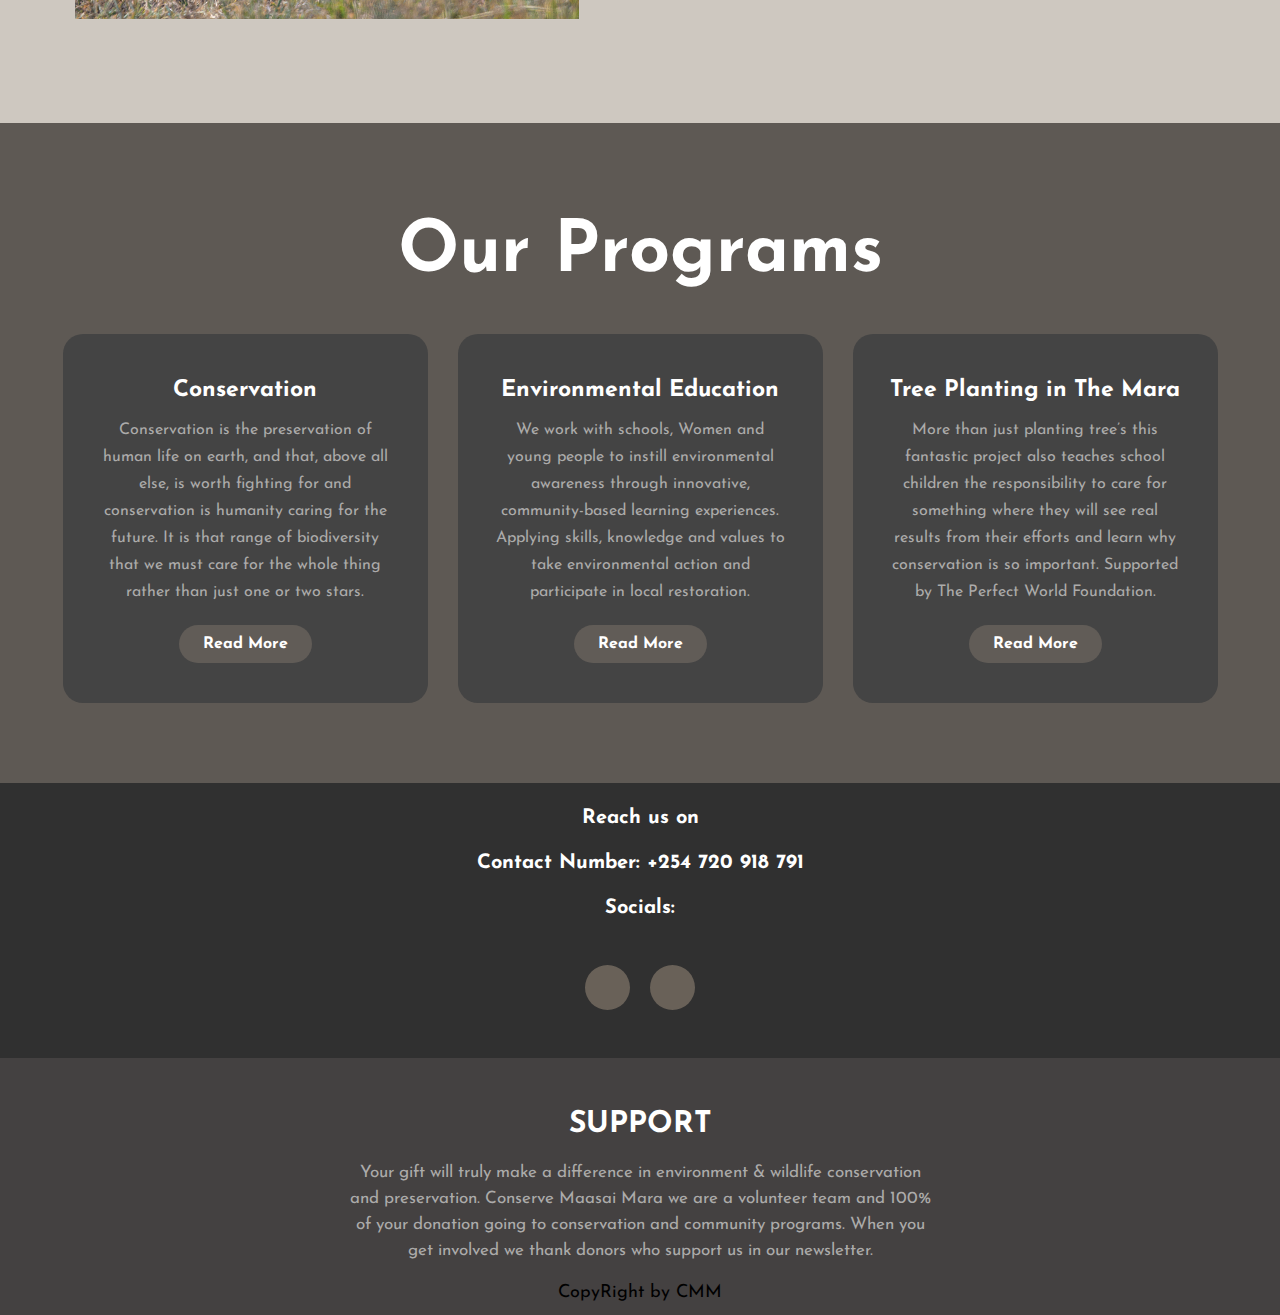
==== commit 0545c2b1: "Add files via upload" ====
--- a/index.html
+++ b/index.html
@@ -35,7 +35,9 @@
                     <input type="hidden" name="hosted_button_id" value="53YWMC3B5BLG2" />
                     <input type="image" src="https://www.paypalobjects.com/en_US/i/btn/btn_donateCC_LG.gif" border="0" name="submit" title="PayPal - The safer, easier way to pay online!" alt="Donate with PayPal button" />
                     <img alt="" border="0" src="https://www.paypal.com/en_KE/i/scr/pixel.gif" width="1" height="1" />
+                    <img class="QR" src="img/Mara QR code.jpeg" alt="Scan QR Code">
                 </form>
+                
                 <!--<a href="" class="btn">Donate</a>-->
             </nav>
             <!-- <h1>Image Slider </h1>-->
@@ -57,11 +59,11 @@
                     <div class="company-name">
                         Conserve Maasai Mara
                     </div>
-                    <div class="company-desc">
+                    <!--<div class="company-desc">
                         TODAY
-                        <!-- <div>NOW</div> -->
-                        <!-- <div>ALWAYS</div> -->
-                    </div>
+                        <div>NOW</div>
+                        <div>ALWAYS</div> 
+                    </div>-->
                 </div>
                 <div class="description">
                     <h4>A friendly coexistence of wildlife and local community in the Maasai Mara Ecosystem.</h4>
@@ -95,7 +97,7 @@
                     <div class="pra">
                         <p>Conservation is the preservation of human life on earth, and that, above all else, is worth fighting for and conservation is humanity caring for the future. It is that range of biodiversity that we must care for the whole thing rather than just one or two stars. </p>
                         <p>
-                            <a href="aboutus.html#cons " class="button">Read More</a>
+                            <a href="aboutus.html#cons-app" class="button">Read More</a>
                         </p>
                     </div>
                 </div>
@@ -105,7 +107,7 @@
                     <div class="pra">
                         <p>We work with schools, Women and young people to instill environmental awareness through innovative, community-based learning experiences. Applying skills, knowledge and values to take environmental action and participate in local restoration. </p>
                         <p>
-                            <a href="Aboutus.html#enviro" class="button">Read More</a>
+                            <a href="aboutus.html#env-cons" class="button">Read More</a>
                         </p>
                     </div>
                 </div>
@@ -115,7 +117,7 @@
                     <div class="pra">
                         <p> More than just planting tree’s this fantastic project also teaches school children the responsibility to care for something where they will see real results from their efforts and learn why conservation is so important. Supported by The Perfect World Foundation.</p>
                         <p>
-                            <a href="Aboutus.html#tree" class="button">Read More</a>
+                            <a href="aboutus.html#tree-plant" class="button">Read More</a>
                         </p>
                     </div>
                 </div>
@@ -127,11 +129,11 @@
             <p id="contact-num">Contact Number: +254 720 918 791</p>
             <p>Socials:</p>
             <div class="social">
-                <a href="#" title="Facebook"><i class="fa-brands fa-facebook"></i></a>
+                <a href="https://www.facebook.com/ConservMaasaimara?mibextid=ZbWKwL" target="_blank" title="Facebook"><i class="fa-brands fa-facebook"></i></a>
             <!--<p class="fb">facebook</p>--> 
-                <a href="#" title="Instagram"><i class="fa-brands fa-instagram"></i></a>
+                <a href="https://instagram.com/conservemaasaimara_org?igshid=OGQ5ZDc2ODk2ZA==" target="_blank" title="Instagram"><i class="fa-brands fa-instagram"></i></a>
                 <!--<p class="ig">instagram</p>-->
-                <a href="#" title="Twitter"><i class="fa-brands fa-twitter"></i></a>
+               <!--<a href="#" title="Twitter"><i class="fa-brands fa-twitter"></i></a>-->
                 <!--<p class="twi">twitter</p>-->
             </div>
         </div>
@@ -143,7 +145,7 @@
             <p class="end">CopyRight by CMM</p>
             <!--Scroll Top-->
             <a title="Scroll Up" href="#" class="top"><i class="ri-arrow-up-line"></i></a>
-            <img class="QR" src="img/Mara QR code.jpeg" alt="Scan QR Code">
+            
         </footer>
     </div>
     <!--JS link-->
--- a/style.css
+++ b/style.css
@@ -36,6 +36,11 @@
     ul li:hover ul.dropdown{
         display: block;
         font-size: 5px;
+    }
+     img.QR{
+        display: block;
+        position: relative;
+        padding-top: 20px;
     }
     
 .homepage{
